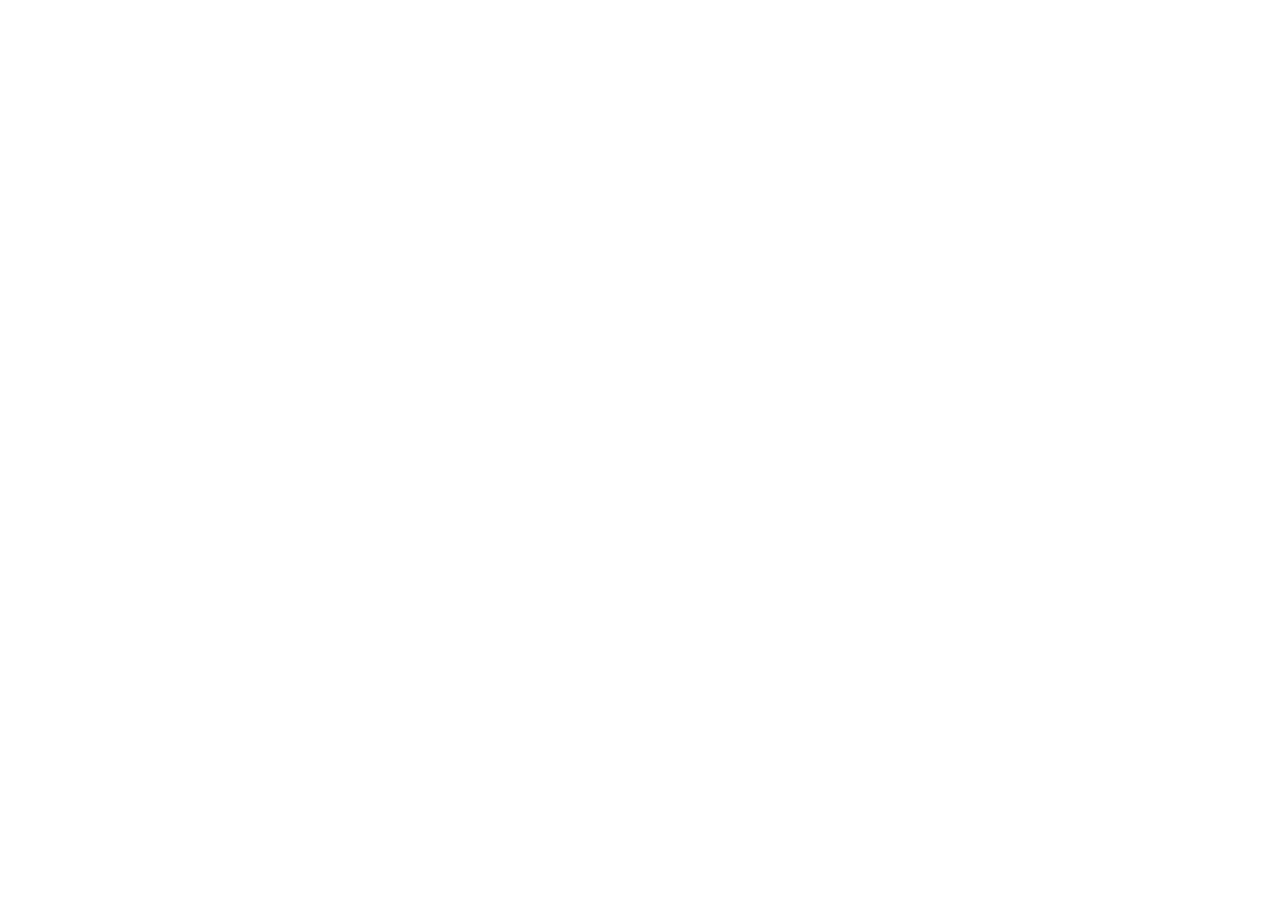
==== details.html @ 9969977b "Navbar added" ====
<!DOCTYPE html>
<html lang="en">
<head>
    <meta charset="UTF-8">
    <meta name="viewport" content="width=device-width, initial-scale=1.0">
    <link rel="preconnect" href="https://fonts.googleapis.com" />
    <link rel="preconnect" href="https://fonts.gstatic.com" crossorigin />
    <link
      href="https://fonts.googleapis.com/css2?family=Open+Sans:ital,wght@0,300..800;1,300..800&display=swap"
      rel="stylesheet"
    />
    <link
      rel="stylesheet"
      href="https://cdnjs.cloudflare.com/ajax/libs/font-awesome/6.5.2/css/all.min.css"
      integrity="sha512-SnH5WK+bZxgPHs44uWIX+LLJAJ9/2PkPKZ5QiAj6Ta86w+fsb2TkcmfRyVX3pBnMFcV7oQPJkl9QevSCWr3W6A=="
      crossorigin="anonymous"
      referrerpolicy="no-referrer"
    />
    <link rel="stylesheet" href="./css/styles.css" />
    <link rel="icon" href="./images/favicon.png" />
    <title>Details - Leno App</title>
</head>
<body>
    
</body>
</html>
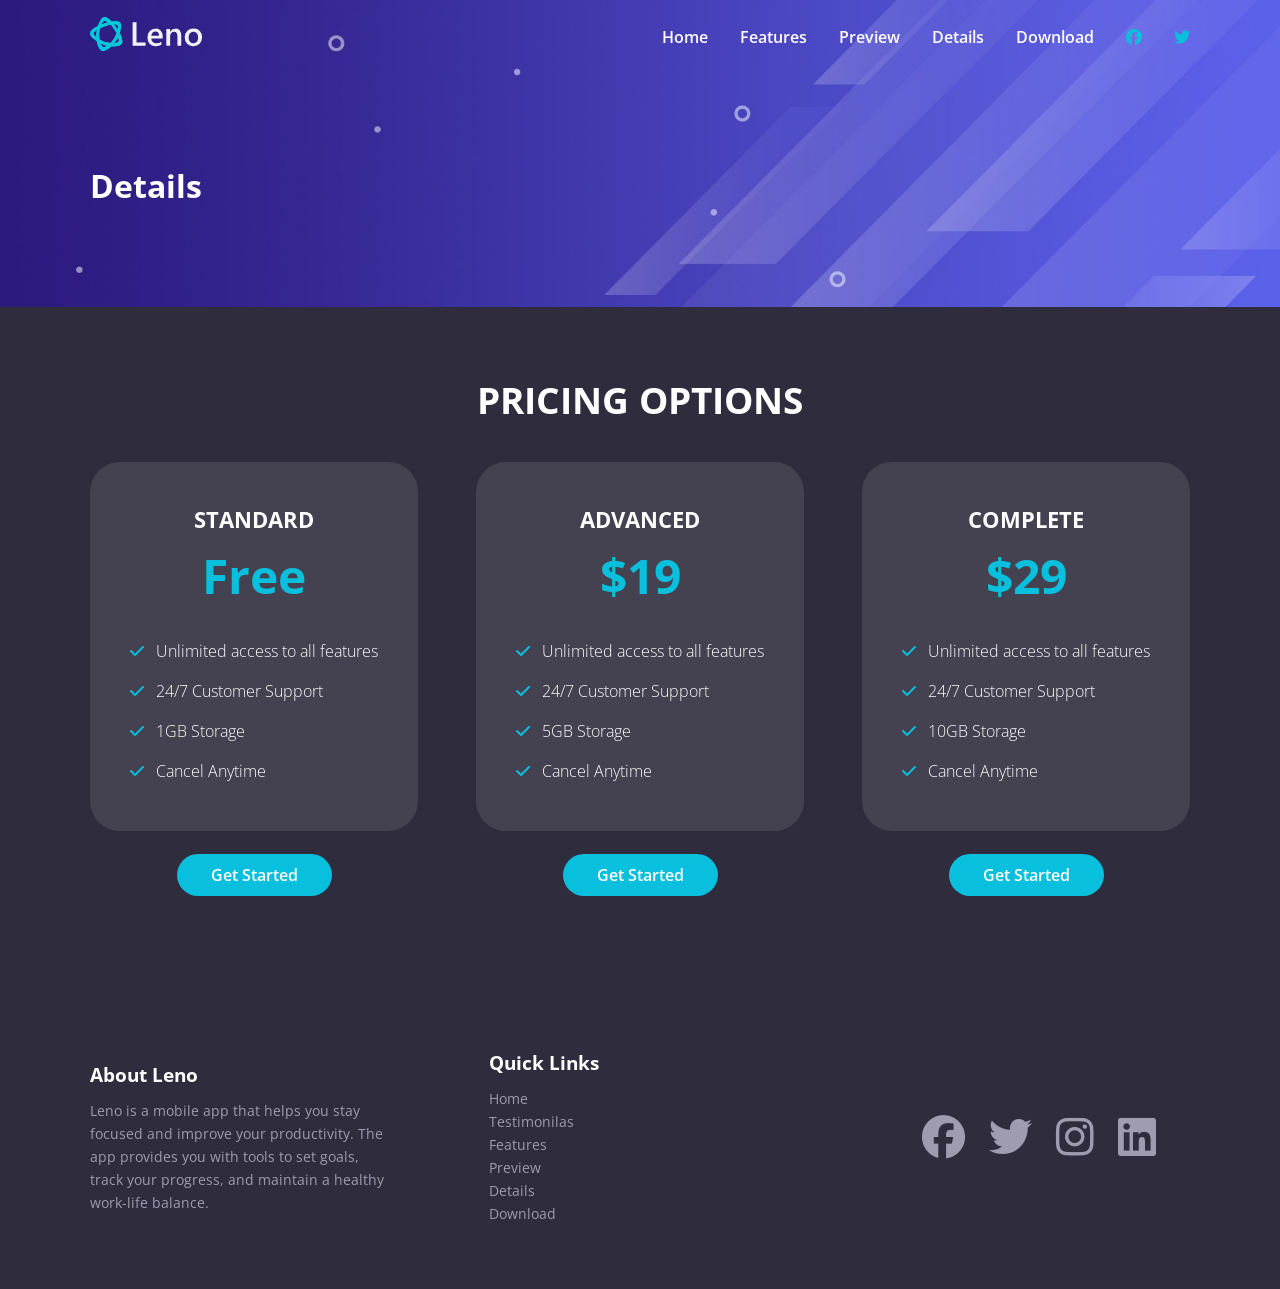
==== commit 2eaaa661: "Pricing" ====
--- a/details.html
+++ b/details.html
@@ -16,11 +16,247 @@
       crossorigin="anonymous"
       referrerpolicy="no-referrer"
     />
-    <link rel="stylesheet" href="./css/styles.css" />
+    <link rel="stylesheet" href="./css/style.css" />
     <link rel="icon" href="./images/favicon.png" />
     <title>Details - Leno App</title>
 </head>
 <body>
-    
+      <!-- Navbar -->
+    <navbar class="navbar">
+      <div class="navbar__container container">
+        <div class="navbar__logo">
+          <img src="./images/logo.svg" alt="Leno" />
+        </div>
+        <div class="navbar__menu">
+          <ul class="navbar__menu-list">
+            <li class="navbar__menu-item">
+              <a href="index.html" class="navbar__menu-link">Home</a>
+            </li>
+            <li class="navbar__menu-item">
+              <a href="index.html#features" class="navbar__menu-link"
+                >Features</a
+              >
+            </li>
+            <li class="navbar__menu-item">
+              <a href="index.html#preview" class="navbar__menu-link">Preview</a>
+            </li>
+            <li class="navbar__menu-item">
+              <a href="index.html#details" class="navbar__menu-link">Details</a>
+            </li>
+            <li class="navbar__menu-item">
+              <a href="index.html#download" class="navbar__menu-link"
+                >Download</a
+              >
+            </li>
+            <li class="navbar__menu-item">
+              <a href="#" class="navbar__menu-link--primary">
+                <i class="fa-brands fa-facebook"></i>
+              </a>
+            </li>
+            <li class="navbar__menu-item">
+              <a href="#" class="navbar__menu-link--primary">
+                <i class="fa-brands fa-twitter"> </i>
+              </a>
+            </li>
+          </ul>
+        </div>
+        <div class="navbar__mobile-menu">
+          <div class="navbar__mobile-menu-toggle">
+            <i class="fas fa-bars fa-2x"> </i>
+          </div>
+          <div class="navbar__mobile-menu-items">
+            <ul class="navbar__mobile-menu-list">
+              <li class="navbar__mobile-menu-item">
+                <a href="index.html" class="navbar__mobile-menu-link">Home</a>
+              </li>
+              <li class="navbar__mobile-menu-item">
+                <a href="index.html#features" class="navbar__mobile-menu-link"
+                  >Features</a
+                >
+              </li>
+              <li class="navbar__mobile-menu-item">
+                <a href="index.html#preview" class="navbar__mobile-menu-link"
+                  >Preview</a
+                >
+              </li>
+              <li class="navbar__mobile-menu-item">
+                <a href="index.html#details" class="navbar__mobile-menu-link"
+                  >Details</a
+                >
+              </li>
+              <li class="navbar__mobile-menu-item">
+                <a href="index.html#download" class="navbar__mobile-menu-link"
+                  >Download</a
+                >
+              </li>
+              <li class="navbar__mobile-menu-item">
+                <a href="#" class="navbar__mobile-menu-link--primary"
+                  ><i class="fa-brands fa-facebook"></i
+                ></a>
+              </li>
+              <li class="navbar__mobile-menu-item">
+                <a href="#" class="navbar__mobile-menu-link--primary"
+                  ><i class="fa-brands fa-twitter"></i
+                ></a>
+              </li>
+            </ul>
+          </div>
+        </div>
+      </div>
+    </navbar>
+
+    <!-- Inner Header -->
+     <header class="inner-header">
+      <div class="inner-header__container container">
+        <h1 class="inner-header__title">Details</h1>
+      </div>
+     </header>
+
+     <!-- Pricing -->
+     <section class="pricing">
+      <div class="pricing__container container">
+        <h2 class="pricing__title">Pricing Options</h2>
+        <div class="pricing__cards">
+          <!-- Card 1 -->
+           <div class="pricing__card">
+            <div class="pricing__card-box">
+              <h4 class="pricing__card-title">Standard</h4>
+              <h3 class="pricing__card-price">Free</h3>
+              <div class="pricing__card-body">
+                <ul class="pricing__card-list">
+                  <li class="pricing__card-item">
+                    <i class="fas fa-check"></i>
+                    Unlimited access to all features
+                  </li>
+                  <li class="pricing__card-item">
+                    <i class="fas fa-check"></i>
+                    24/7 Customer Support
+                  </li>
+                  <li class="pricing__card-item">
+                    <i class="fas fa-check"></i>
+                    1GB Storage
+                  </li>
+                  <li class="pricing__card-item">
+                    <i class="fas fa-check"></i>
+                    Cancel Anytime
+                  </li>
+                </ul>
+              </div>
+            </div>
+            <a href="#" class="pricing__card-button btn">Get Started</a>
+          </div>
+
+          <!-- Card 2 -->
+           <div class="pricing__card">
+            <div class="pricing__card-box">
+              <h4 class="pricing__card-title">Advanced</h4>
+              <h3 class="pricing__card-price">$19</h3>
+              <div class="pricing__card-body">
+                <ul class="pricing__card-list">
+                  <li class="pricing__card-item">
+                    <i class="fas fa-check"></i>
+                    Unlimited access to all features
+                  </li>
+                  <li class="pricing__card-item">
+                    <i class="fas fa-check"></i>
+                    24/7 Customer Support
+                  </li>
+                  <li class="pricing__card-item">
+                    <i class="fas fa-check"></i>
+                    5GB Storage
+                  </li>
+                  <li class="pricing__card-item">
+                    <i class="fas fa-check"></i>
+                    Cancel Anytime
+                  </li>
+                </ul>
+              </div>
+            </div>
+            <a href="#" class="pricing__card-button btn">Get Started</a>
+          </div>
+          <!-- Card 3 -->
+                 <div class="pricing__card">
+            <div class="pricing__card-box">
+              <h4 class="pricing__card-title">complete</h4>
+              <h3 class="pricing__card-price">$29</h3>
+              <div class="pricing__card-body">
+                <ul class="pricing__card-list">
+                  <li class="pricing__card-item">
+                    <i class="fas fa-check"></i>
+                    Unlimited access to all features
+                  </li>
+                  <li class="pricing__card-item">
+                    <i class="fas fa-check"></i>
+                    24/7 Customer Support
+                  </li>
+                  <li class="pricing__card-item">
+                    <i class="fas fa-check"></i>
+                    10GB Storage
+                  </li>
+                  <li class="pricing__card-item">
+                    <i class="fas fa-check"></i>
+                    Cancel Anytime
+                  </li>
+                </ul>
+              </div>
+            </div>
+            <a href="#" class="pricing__card-button btn">Get Started</a>
+          </div>
+        </div>
+      </div>
+     </section>
+
+     <!-- Footer -->
+     <footer class="footer">
+      <div class="footer__container container">
+        <div class="footer__about">
+          <h4 class="footer__title">About Leno</h4>
+          <p class="footer__description">
+            
+            Leno is a mobile app that helps you stay focused and improve your
+            productivity. The app provides you with tools to set goals, track
+            your progress, and maintain a healthy work-life balance.
+          
+          </p>
+        </div>
+        <div class="footer__links">
+          <h4 class="footer__title">Quick Links</h4>
+          <ul class="footer__links-list">
+            <li class="footer__links-item">
+              <a href="index.html" class="footer__links-link"> Home </a>
+            </li>
+            <li class="footer__links-item">
+              <a href="index.html#testimonilas" class="footer__links-link"> Testimonilas </a>
+            </li>
+            <li class="footer__links-item">
+              <a href="index.html#features" class="footer__links-link"> Features </a>
+            </li>
+            <li class="footer__links-item">
+              <a href="index.html#preview" class="footer__links-link"> Preview </a>
+            </li>
+            <li class="footer__links-item">
+              <a href="index.html#details" class="footer__links-link"> Details </a>
+            </li>
+            <li class="footer__links-item">
+              <a href="index.html#download" class="footer__links-link"> Download </a>
+            </li>
+          </ul>
+        </div>
+        <div class="footer__social">
+          <a href="#" class="footer__social-link">
+            <i class="fa-brands fa-facebook fa-3x"></i>
+          </a>
+          <a href="#" class="footer__social-link">
+            <i class="fa-brands fa-twitter fa-3x"></i>
+          </a>
+          <a href="#" class="footer__social-link">
+            <i class="fa-brands fa-instagram fa-3x"></i>
+          </a>
+          <a href="#" class="footer__social-link">
+            <i class="fa-brands fa-linkedin fa-3x"></i>
+          </a>
+        </div>
+      </div>
+     </footer>
 </body>
 </html>
--- a/css/style.css
+++ b/css/style.css
@@ -0,0 +1,623 @@
+*,*:before,*:after{
+    margin: 0;
+    padding: 0;
+    box-sizing: border-box;
+}
+:root{
+    --primary-key: #08c0dd;
+    --secoundary-color:#262431;
+    --tertiary-color:#2f2c3d;
+}
+html,body{
+    font-family: 'Open Sans', sans-serif;
+    background-color: var(--secoundary-color);
+    color: white;
+    line-height: 1.6;
+    scroll-behavior: smooth;
+}
+img{
+    max-width: 100%;
+}
+a {
+    text-decoration: none;
+    color: white;
+}
+ul{
+    list-style: none;
+}
+/* Utility classes */
+.container{
+    max-width: 1100px;
+    margin: 0 auto;
+}
+.btn{
+    padding: 0.5rem 2rem;
+    background-color: var(--primary-key);
+    border: 2px solid transparent;
+    color: white;
+    font-weight: 600;
+    border-radius: 50px;
+    transition: background-color 0.3s ease;
+}
+.btn:hover{
+    background-color: var(--secoundary-color);
+    border-color: var(--primary-key);
+}
+.navbar{
+    padding: 1rem 2rem;
+    position: fixed;
+    left: 0;
+    top: 0;
+    right: 0;
+    z-index: 1000;
+    background-color: transparent;
+    transition: background-color 0.3s ease-in-out;
+}
+.navbar.navbar--scroll{
+    background-color: rgba(38, 36, 49, 0.8);
+    backdrop-filter: blur(10px);
+}
+.navbar__container {
+    display: flex;
+    justify-content: space-between;
+    align-items: center;
+}
+
+.navbar__logo img{
+    width: 112px;
+    height: 36px;
+}
+
+.navbar__menu-list{
+    display: flex;
+    align-items: center;
+    gap: 2rem;
+    font-weight: 600;
+}
+.navbar__menu-link:hover,
+.navbar__mobile-menu-link:hover{
+    color: var(--primary-key);
+
+}
+.navbar__menu-link--primary, .navbar__mobile-menu-link--primary{
+    color: var(--primary-key);
+}
+.navbar__menu-link--primary:hover,
+.navbar__mobile-menu-link--primary:hover{
+    color: white;
+}
+.navbar__mobile-menu{
+    display: none;
+    cursor: pointer;
+}
+.navbar__mobile-menu-items{
+    position: absolute;
+    top:100%;
+    left: 0;
+    width: 100%;
+    background-color: var(--secoundary-color);
+    opacity: 0.95;
+    padding: 3rem 2rem;
+    text-align: center;
+    box-shadow: 0 2px 5px rgba(255, 255, 255, 0.1);
+    border-top: 1px solid rgba(255, 255, 255, 0.1);
+    transition: transform 0.3s ease-in-out;
+
+}
+.navbar__mobile-menu-list{
+    display: flex;
+    flex-direction: column;
+    gap: 2rem;
+    font-size: 1.2rem;
+}
+.navbar__mobile-menu-items{
+    transform: translateX(100%);
+}
+.navbar__mobile-menu-items.active{
+    transform: translateX(0);
+}
+
+/* Hero */
+
+.hero{
+    background: #000 url(../images/header-background.jpg) center center / cover no-repeat;
+    padding:11.5rem 2rem 8rem;
+}
+.hero__container{
+    display: flex;
+    justify-content: space-between;
+    align-items: center;
+    gap: 2rem;
+}
+.hero__content{
+    max-width: 500px;
+}
+.hero__title{
+    font-size: 3.5rem;
+    text-transform: uppercase;
+    font-weight: 700;
+    line-height: 1.2;
+}
+.hero__title--primary{
+    color: var(--primary-key);
+}
+.hero__description{
+    margin-top: 1.5rem;
+    font-size: 1.2rem;
+    line-height: 1.6;
+}
+.hero__buttons{
+    display: flex;
+    align-items: center;
+    justify-content: center;
+    gap: 1.5rem;
+    margin-top: 2rem;
+}
+.hero__button{
+    padding:1rem 2rem;
+}
+.hero__button i{
+    margin-right: 0.5rem;
+}
+.hero__image img{
+    max-width: 500px;
+}
+
+/* Testimonials */
+.testimonials{
+    padding: 4rem 2rem;
+    text-align: center;
+}
+.testimonials__container{
+    display: grid;
+    grid-template-columns: repeat(3,1fr);
+    gap: 2rem;
+    align-items: center;
+    justify-content: center;
+}
+.testimonials__card{
+    padding: 0 3rem;
+}
+.testimonials__image img{
+    width: 96px;
+    height: 96px;
+    border-radius: 50%;
+    margin-right: auto;
+    margin-left: auto;
+    margin-bottom: 1.5rem;
+}
+.testimonials__card-text{
+    font-style: italic;
+    margin-bottom: 1.5rem;
+}
+/* Features  */
+.features{
+    background-color: var(--tertiary-color);
+    padding: 6rem 2rem;
+}
+.features__container{
+    text-align: center;
+}
+.features__title{
+    font-size: 2.3rem;
+    margin-bottom: 2rem;
+    text-transform: uppercase;
+}
+.features__description{
+    max-width: 600px;
+    margin: 1rem auto 4rem;
+}
+.features__grid{
+    display: grid;
+    grid-template-columns: repeat(3,1fr);
+    gap: 2rem;
+}
+.features__grid-column{
+    display: flex;
+    flex-direction: column;
+    align-items: center;
+    justify-content: center;
+    gap: 6rem;
+}
+.features__grid-item{
+    display: flex;
+    align-items: start;
+    justify-content: start;
+    text-align: right;
+    gap: 1.5rem;
+}
+.features__grid-item-text-title{
+    font-size: 1.3rem;
+    font-weight: 600;
+    margin-bottom: 1rem;
+}
+.features__grid-item-icon{
+    margin-top: 2rem;
+}
+.features__grid-item i{
+    color: var(--primary-key);
+}
+.features__grid-column-right .features__grid-item{
+    flex-direction: row-reverse;
+    text-align: left;
+}
+/* Preview */
+.preview{
+    background: url(../images/video-background.jpg) center center /cover no-repeat;
+     
+}
+.preview__container{
+    padding: 6rem 2rem;
+    text-align: center;
+}
+.preview__title{
+    font-size: 2.3rem;
+    margin-bottom: 2rem;
+    text-transform: uppercase;
+}
+.preview__description{
+    max-width: 600px;
+    margin: 1rem auto 4rem;
+}
+.preview__video-wrapper{
+    position:relative;
+}
+.preview__video-wrapper img{
+    width: 100%;
+    max-width: 900px;
+    border-radius: 10px;
+}
+/* Play button Container */
+.preview__video-play-button{
+    position: absolute;
+    top: 48%;
+    left: 50%;
+    transform: translateX(-50%) translateY(-50%);
+    z-index: 10;
+    display: block;
+    box-sizing: content-box;
+    width: 2rem;
+    height: 2.75rem;
+    border-radius: 50%;
+    cursor: pointer;
+    padding: 1.25rem 1.25rem 1.25rem 1.75rem;
+    /* background-color: red; */
+}
+/* Play Button Circle */
+.preview__video-play-button::after{
+    content: '';
+    position: absolute;
+    top: 50%;
+    left: 50%;
+    transform: translateX(-50%) translateY(-50%);
+    z-index: 1;
+    background-color: var(--primary-key);
+    height: 4.375rem;
+    width: 4.375rem;
+    border-radius: 50%;
+    display: block;
+    transition: all 200ms;
+
+}
+/* Play Button Triangle */
+.preview__video-play-button span{
+    position: relative;
+    display: block;
+    z-index: 3;
+    top: 0.375rem;
+    left: 0.25rem;
+    width: 0;
+    height: 0;
+    border-left: 1.625rem solid white;
+    border-top: 1rem solid transparent;
+    border-bottom: 1rem solid transparent;
+}
+/* Details */
+.details{
+    padding: 9rem 2rem;
+}
+.details__grid{
+    display: grid;
+    grid-template-columns: repeat(2,1fr);
+    gap: 5rem;
+    align-items: center;
+    justify-content: center;
+}
+.details__grid-content{
+    max-width: 500px;
+    width: 100%;
+   
+}
+.details__grid-heading{
+    font-size: 2rem;
+    margin-bottom: 2rem;
+    line-height: 1.2;
+}
+.details__grid-description{
+    line-height: 1.6;
+    margin-bottom: 2rem;
+}
+.details__icons{
+    display: flex;
+    flex-wrap: wrap;
+    margin-top: 8rem;
+    gap: 2rem;
+    justify-content: space-around;
+    text-align: center;
+}
+.details__icons i{
+    color: var(--primary-key);
+    margin-bottom: 1rem;
+}
+.details__icons-amount{
+    font-size: 3.5rem;
+    font-weight: 600;
+}
+.details__icons-title{
+    font-weight: 400;
+    font-size: 1.3rem;
+    
+}
+/* Screenshots */
+.screenshots{
+    background-color: var(--tertiary-color);
+    padding: 6rem 2rem;
+    text-align: center;
+}
+.screenshots__container{
+    max-width: 1200px;
+}
+.screenshots__title{
+    text-transform: uppercase;
+    width: 300px;
+    border-bottom: 2px solid var(--primary-key);
+    font-size: 2.3rem;
+    margin: 0 auto 2.5rem;
+}
+.screenshots__images{
+    display: flex;
+    justify-content: space-between;
+    gap: 1rem;
+    flex-wrap: wrap;
+}
+.screenshots__images img{
+    width: 100%;
+    max-width: 200px;
+    margin: 0 auto;
+}
+/* Download - Section */
+.download{
+    background:#000 url(../images/download-background.jpg) center center / cover no-repeat;
+    padding: 11.5rem 2rem 8rem;
+}
+.download__container{
+    display: flex;
+    justify-content: space-between;
+    align-items: center;
+    gap: 2rem;
+}
+.download__content{
+    max-width: 500px;
+}
+.download__description{
+    font-size: 1.5rem;
+    margin-top: 1.5rem;
+    line-height: 1.6;
+    text-align: center;
+}
+.download__buttons{
+    display: flex;
+    align-items: center;
+    justify-content: center;
+    gap: 1.5rem;
+    margin-top: 2rem;
+}
+.download__button{
+    padding: 1rem 2rem;
+}
+/* Footer */
+.footer{
+    background-color: var(--tertiary-color);
+    color: #9f9caf;
+    padding: 4rem 2rem;
+    font-size: 0.9rem;
+}
+.footer__container{
+    display: grid;
+    grid-template-columns: repeat(3,1fr);
+    justify-content: space-between;
+    align-items: center;
+    gap: 6rem;
+}
+.footer__title{
+    font-size: 1.2rem;
+    color: white;
+    margin-bottom: 0.5rem;
+}
+.footer__links-link,
+.footer__social-link{
+    color: #9f9caf;
+}
+.footer__social{
+    display: flex;
+    gap: 1.5rem;
+    justify-content: center;
+    
+}
+/* Details section header */
+.inner-header{
+background: #000 url(../images/header-background.jpg) center center / cover no-repeat;
+padding: 10rem 2rem 6rem;
+}
+
+/* Pricing */
+.pricing{
+    background-color: var(--tertiary-color);
+    padding: 4rem 2rem 6rem;
+}
+.pricing__title{
+    font-size: 2.3rem;
+    margin-bottom: 2rem;
+    text-transform: uppercase;
+    text-align: center;
+}
+.pricing__cards{
+    display: flex;
+    justify-content: space-between;
+    align-items: center;
+    text-align: center;
+    gap: 2rem;
+}
+.pricing__card-box{
+background-color: rgba(255, 255, 255, 0.1);
+padding: 2.5rem;
+border-radius: 30px;
+margin-bottom: 2rem;
+}
+.pricing__card-title{
+    font-size: 1.4rem;
+    text-transform: uppercase;
+}
+.pricing__card-price{
+    color: var(--primary-key);
+    font-size: 3rem;
+    font-weight: 700;
+    margin-bottom: 1rem;
+}
+.pricing__card-list{
+    text-align: left;
+    line-height: 2.5rem;
+    font-weight: 300;
+}
+.pricing__card-list i{
+    color: var(--primary-key);
+    margin-right: 0.5rem;
+}
+/* Media Queries */
+
+@media (max-width:992px){
+    .hero{
+        padding: 10rem;
+        text-align: center;
+    }
+    .hero__container{
+        flex-direction: column;
+    }
+    .hero__title{
+        font-size: 2.3rem;
+    }
+    .hero__buttons{
+        flex-direction: column;
+        gap: 1rem;
+    }
+    .hero__button{
+        width: 100%;
+    }
+    .hero__image img{
+    max-width: 350px;
+    }
+    .testimonials__container{
+        grid-template-columns: repeat(2,1fr);
+    }
+    .testimonials__card{
+        padding: 0 1.5rem;
+    }
+    .testimonials__card:nth-child(3){
+        display: none;
+    }
+    .features__grid{
+        grid-template-columns: 1fr;
+    }
+    .features__grid-column-center{
+        order: 1;
+        margin-bottom: 3rem;
+    }
+    
+    
+    .features__grid-column-left,
+    .features__grid-column-right{
+        
+        order:2;
+        margin-bottom: 2rem;
+    }
+    
+    
+    .features__grid-column-right .features__grid-item,
+    .features__grid-column-left .features__grid-item
+    {
+        text-align: center;
+        flex-direction: column-reverse;
+        max-width: 400px;
+    }
+
+    
+    .features__grid-item-icon{
+        margin: 0 auto;
+    }
+    
+    .features__grid-column-center img{
+        max-width: 300px;
+    }
+    .details__grid{
+        grid-template-columns: 1fr;
+        text-align: center;
+    }
+    .details__grid-image img{
+        width: 100%;
+        max-width: 400px;
+    }
+    .details__grid-content{
+        width: 100%;
+        max-width: 400px;
+        margin: 0 auto;
+    }
+    .details__icons{
+        flex-direction: column;
+        gap: 2rem;
+        margin-top: 4rem;
+    }
+    .download{
+        padding-top: 10rem;
+        text-align: center;
+    }
+    .download__container{
+        flex-direction: column-reverse;
+    }
+    .download__buttons{
+        flex-direction: column;
+    }
+    .download__button{
+        padding: 0.7rem;
+        width: 100%;
+    }
+    .footer{
+        font-size: 1rem;
+    }
+    .footer__container{
+        grid-template-columns: 1fr;
+        text-align: center;
+        gap: 3rem;
+        max-width: 600px;
+    }
+}
+@media (max-width:768px){
+    .navbar__menu{
+        display:none;
+    }
+    .navbar__mobile-menu{
+        display: block;
+    }
+    .testimonials__container{
+        grid-template-columns: 1fr;
+    }
+    .testimonials__card:nth-child(2),
+    .testimonials__card:nth-child(3){
+        display: none;
+    }
+    .pricing__cards{
+        flex-direction: column;
+    }
+    .pricing__card{
+        margin-bottom:4.5rem;
+    }
+}
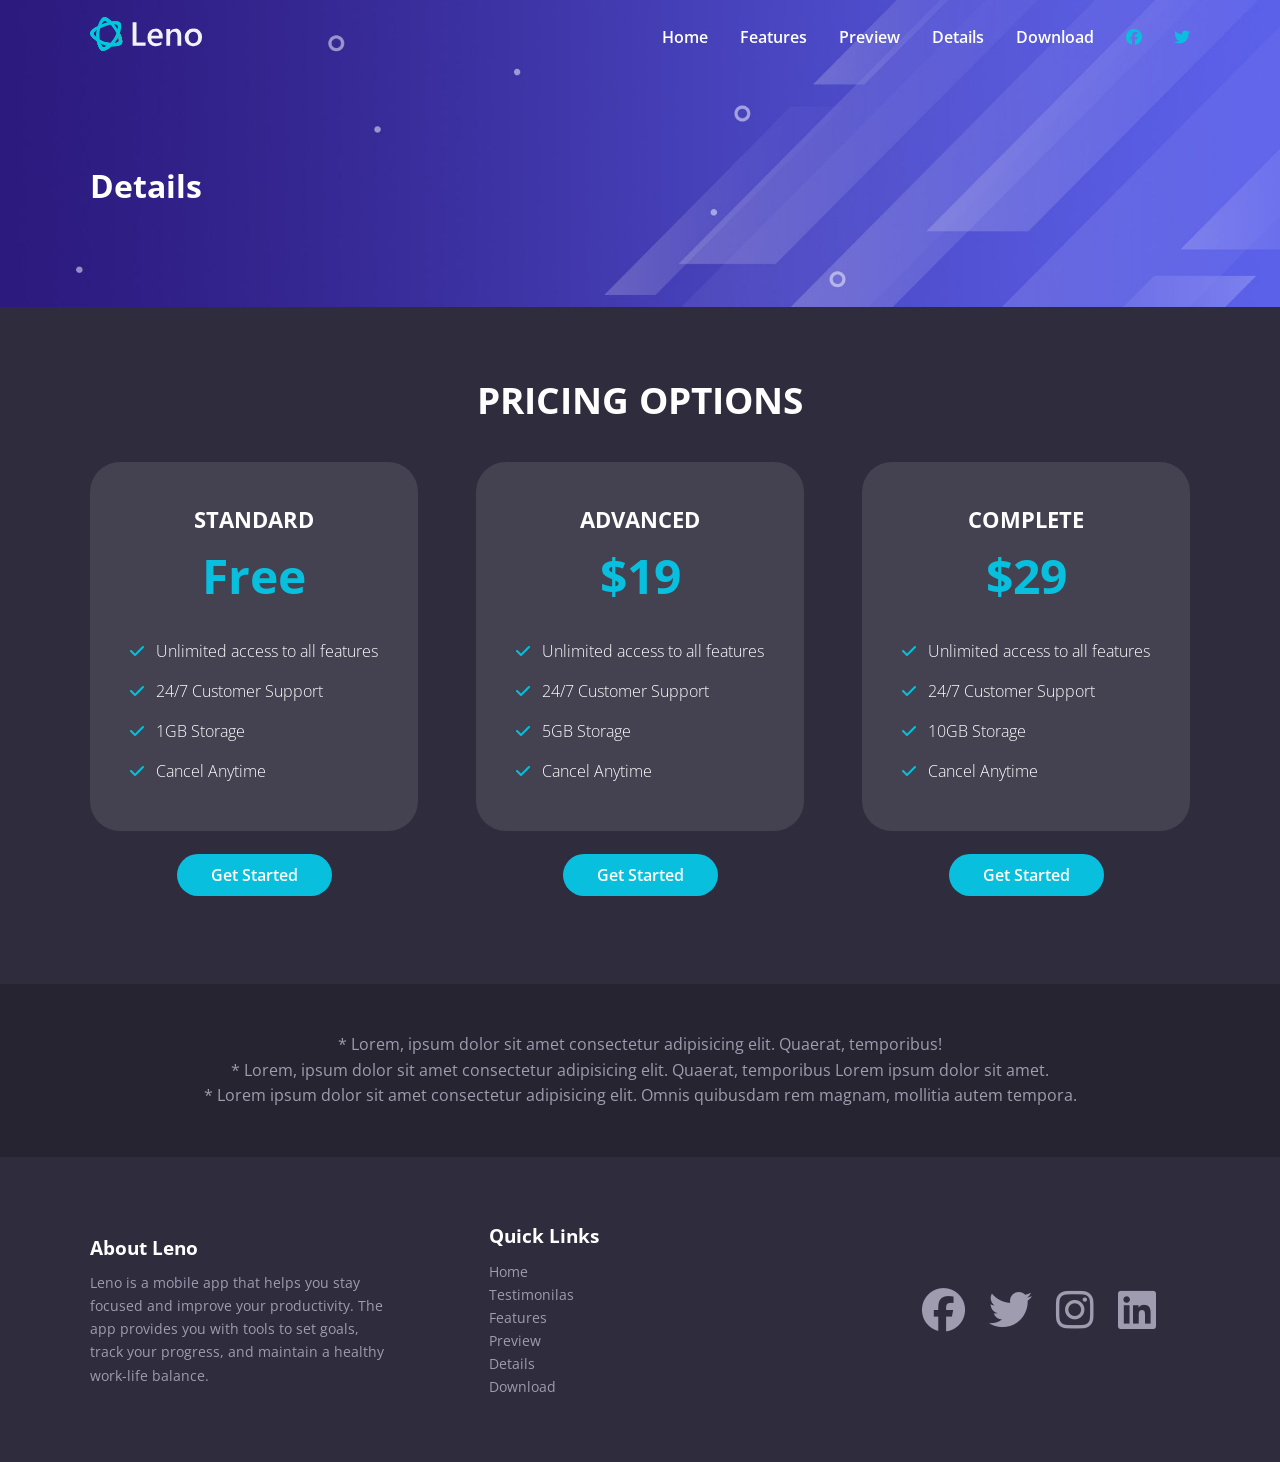
==== commit 98e77004: "Pricing-notes" ====
--- a/details.html
+++ b/details.html
@@ -206,6 +206,34 @@
       </div>
      </section>
 
+     <!-- Pricing Notes -->
+      <section class="pricing-notes">
+        <div class="pricing-notes__container container">
+          <p class="pricing-notes__text">
+            
+          * Lorem, ipsum dolor sit amet consectetur adipisicing elit. Quaerat,
+          temporibus!
+        
+          </p>
+          <p class="pricing-notes__text">
+            
+          
+          * Lorem, ipsum dolor sit amet consectetur adipisicing elit. Quaerat,
+          temporibus Lorem ipsum dolor sit amet.
+        
+        
+          </p>
+          <p class="pricing-notes__text">
+            
+         
+          * Lorem ipsum dolor sit amet consectetur adipisicing elit. Omnis
+          quibusdam rem magnam, mollitia autem tempora.
+        
+        
+          </p>
+        </div>
+      </section>
+
      <!-- Footer -->
      <footer class="footer">
       <div class="footer__container container">
@@ -258,5 +286,6 @@
         </div>
       </div>
      </footer>
+     <script src="./javascript/script.js"></script>
 </body>
 </html>
--- a/css/style.css
+++ b/css/style.css
@@ -493,6 +493,15 @@
     color: var(--primary-key);
     margin-right: 0.5rem;
 }
+/* Pricing-information */
+.pricing-notes{
+    padding: 3rem 2rem;
+    color: #9f9caf;
+    text-align: center;
+}
+
+
+
 /* Media Queries */
 
 @media (max-width:992px){
@@ -620,4 +629,5 @@
     .pricing__card{
         margin-bottom:4.5rem;
     }
+
 }
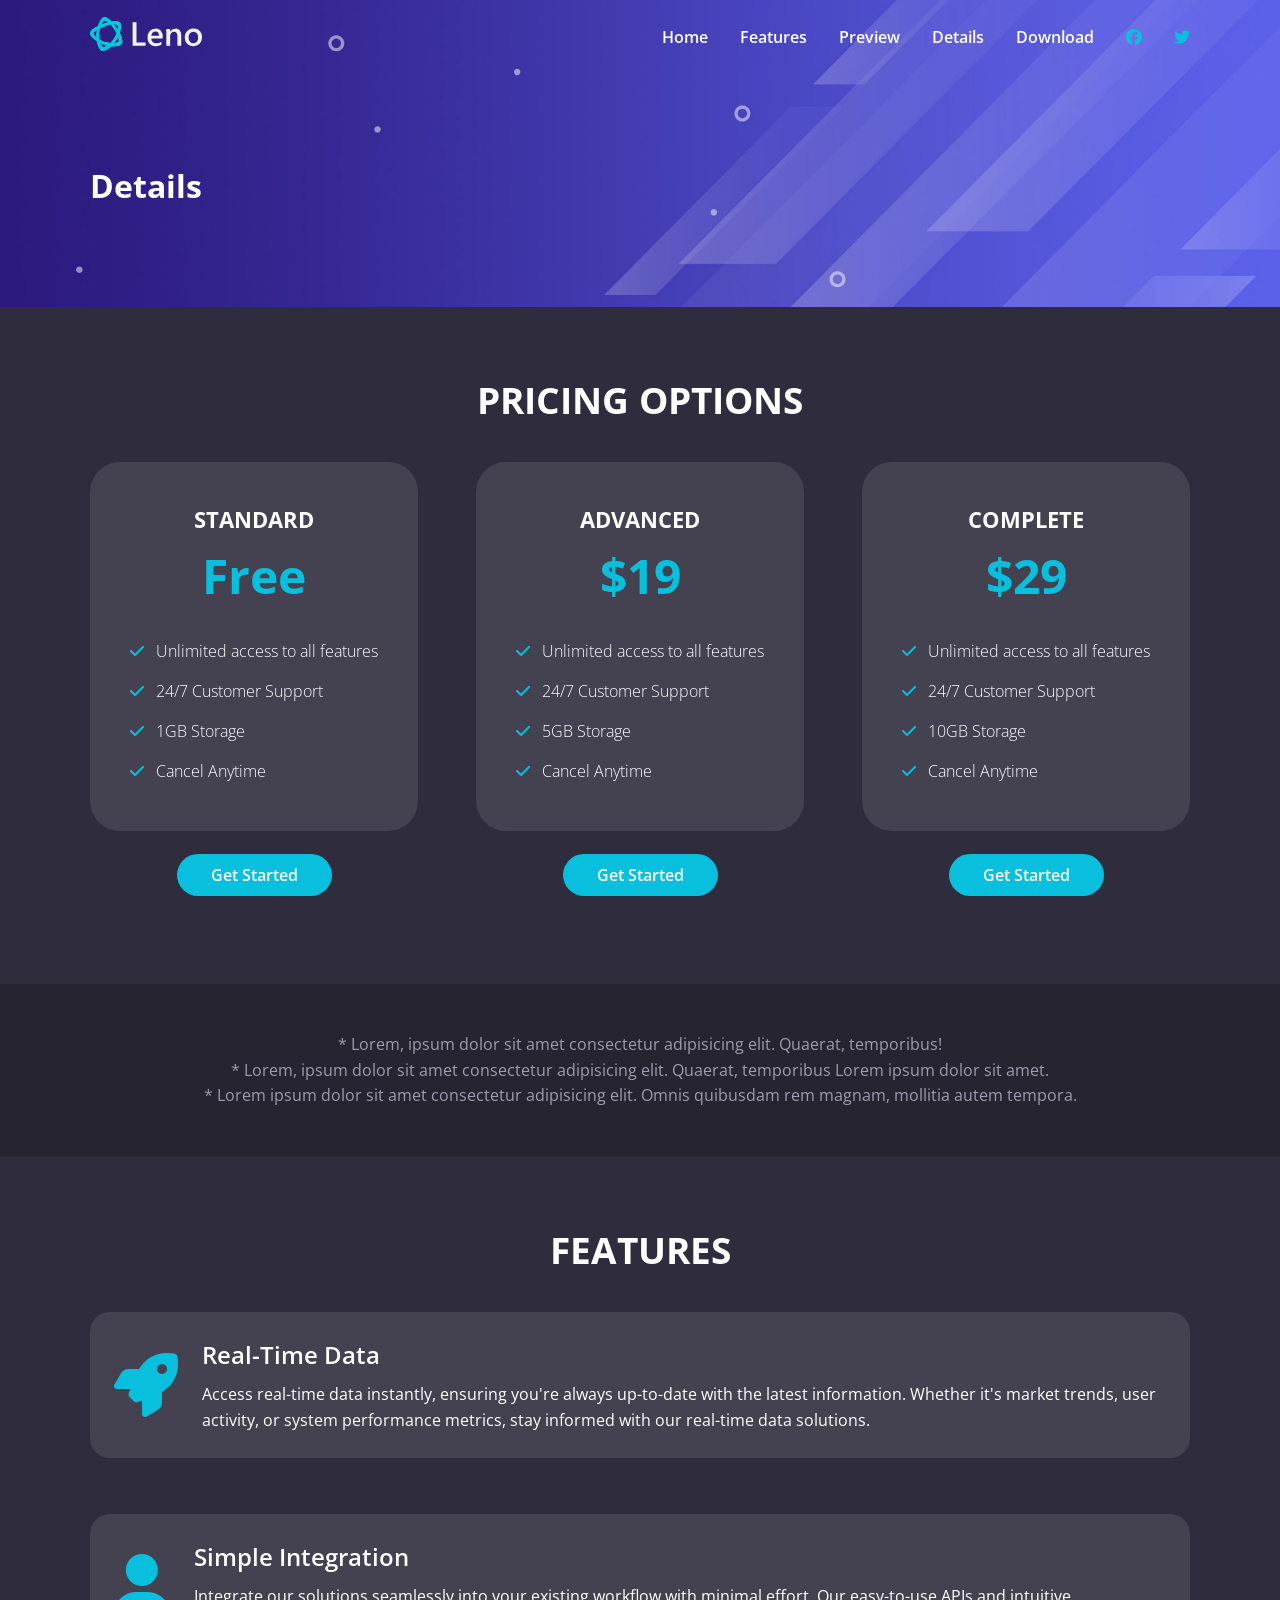
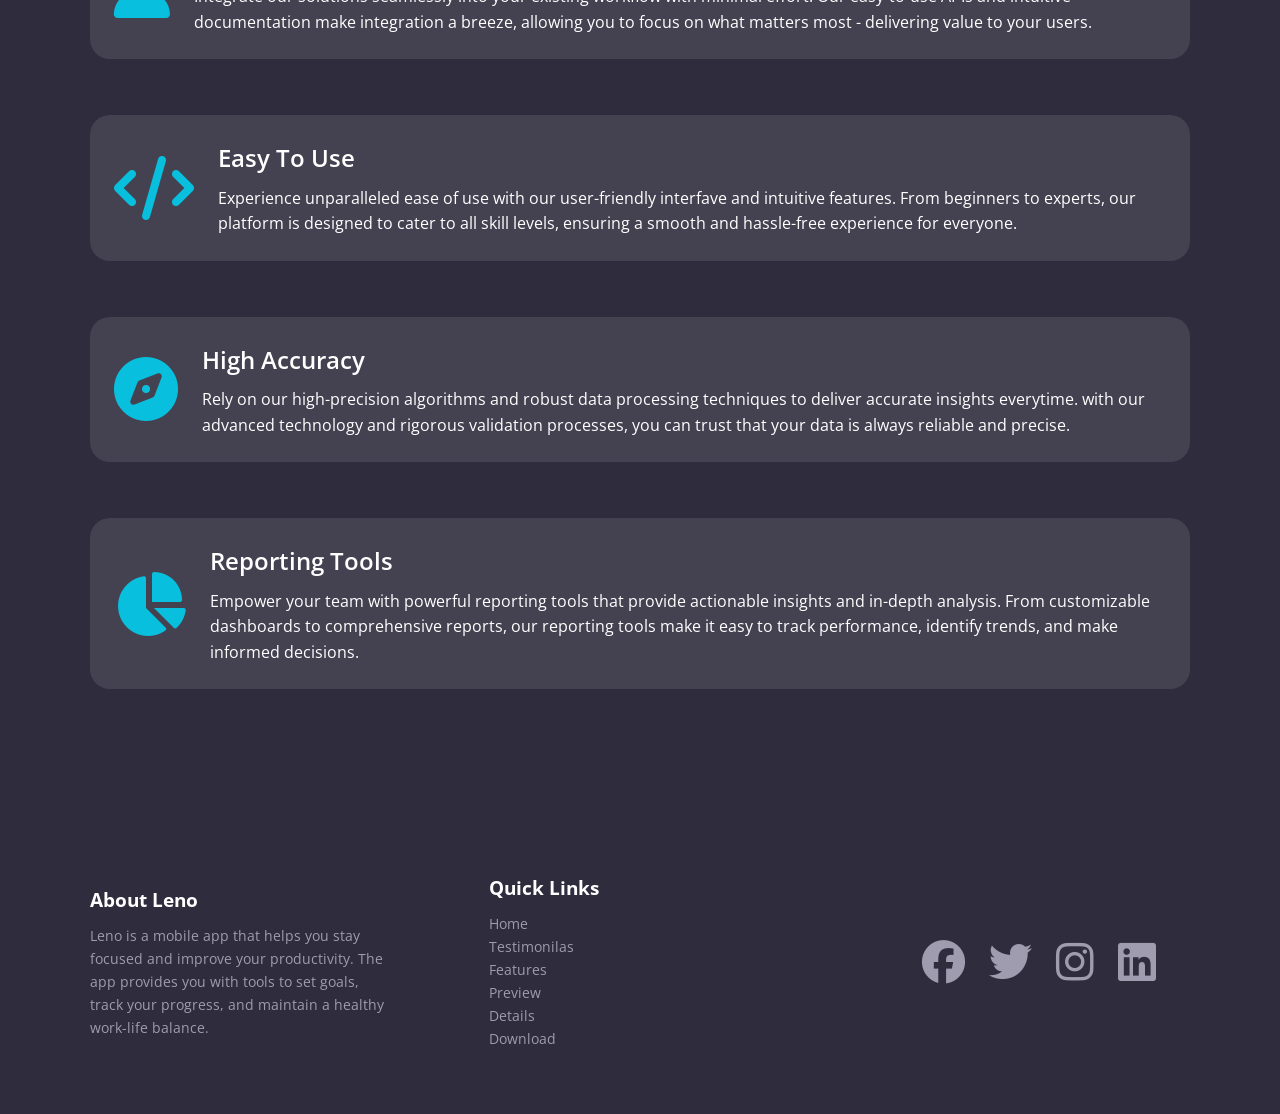
==== commit 78e199de: "Initial design completed" ====
--- a/details.html
+++ b/details.html
@@ -234,6 +234,82 @@
         </div>
       </section>
 
+      <div class="details-features">
+        <div class="details-features__container container">
+          <h2 class="details-features__title">Features</h2>
+          <div class="details-features__list">
+            <!-- Item 1 -->
+             <div class="details-features__list-item"><i class="fas fa-rocket fa-4x">
+             </i>
+            <div class="details-features__list-text">
+              <h3 class="details-features__list-title">Real-Time Data</h3>
+              <p class="details-features__list-description">
+                
+                Access real-time data instantly, ensuring you're always
+                up-to-date with the latest information. Whether it's market
+                trends, user activity, or system performance metrics, stay
+                informed with our real-time data solutions.
+              
+              </p>
+            </div>
+            </div>
+            <!-- Item 2 -->
+             <div class="details-features__list-item"><i class="fas fa-user  fa-4x">
+             </i>
+            <div class="details-features__list-text">
+              <h3 class="details-features__list-title">Simple Integration</h3>
+              <p class="details-features__list-description">
+                
+                
+                Integrate our solutions seamlessly into your existing workflow
+                with minimal effort. Our easy-to-use APIs and intuitive
+                documentation make integration a breeze, allowing you to focus
+                on what matters most - delivering value to your users.
+              
+              </p>
+            </div>
+            </div>
+            <!-- Item 3 -->
+             <div class="details-features__list-item"><i class="fas fa-code fa-4x">
+             </i>
+            <div class="details-features__list-text">
+              <h3 class="details-features__list-title">Easy To Use</h3>
+              <p class="details-features__list-description">
+                
+               Experience unparalleled ease of use with our user-friendly interfave and intuitive features. From beginners to experts, our platform is designed to cater to all skill levels, ensuring a smooth and hassle-free experience for everyone.
+              
+              </p>
+            </div>
+            </div>
+
+            <!-- Card 4 -->
+             <div class="details-features__list-item"><i class="fas fa-compass fa-4x">
+             </i>
+            <div class="details-features__list-text">
+              <h3 class="details-features__list-title">High Accuracy</h3>
+              <p class="details-features__list-description">
+                
+               Rely on our high-precision algorithms and robust data processing techniques to deliver accurate insights everytime. with our advanced technology and rigorous validation processes, you can trust that your data is always reliable and precise.
+              
+              </p>
+            </div>
+            </div>
+             <!-- Card 5 -->
+              <div class="details-features__list-item"><i class="fas fa-chart-pie fa-4x">
+             </i>
+            <div class="details-features__list-text">
+              <h3 class="details-features__list-title">Reporting Tools</h3>
+              <p class="details-features__list-description">
+                
+               Empower your team with powerful reporting tools that provide actionable insights and in-depth analysis. From customizable dashboards to comprehensive reports, our reporting tools make it easy to track performance, identify trends, and make informed decisions.
+              
+              </p>
+            </div>
+            </div>
+          </div>
+        </div>
+      </div>
+
      <!-- Footer -->
      <footer class="footer">
       <div class="footer__container container">
--- a/css/style.css
+++ b/css/style.css
@@ -299,6 +299,30 @@
     transition: all 200ms;
 
 }
+.preview__video-play-button::before{
+    content: '';
+    position: absolute;
+    top: 50%;
+    left: 50%;
+    transform: translateX(-50%) translateY(-50%);
+    z-index: 0;
+    display: block;
+    width: 4.75rem;
+    height: 4.75rem;
+    background-color: var(--primary-key);
+    border-radius: 50%;
+    animation: pulse-border 1500ms ease-out infinite;
+}
+@keyframes pulse-border{
+    0%{
+        transform: translateX(-50%) translateY(-50%) scale(1);
+        opacity: 1;
+    }
+    100%{
+        transform: translateX(-50%) translateY(-50%) scale(1.5);
+        opacity: 0;
+    }
+}
 /* Play Button Triangle */
 .preview__video-play-button span{
     position: relative;
@@ -499,9 +523,34 @@
     color: #9f9caf;
     text-align: center;
 }
-
-
-
+/* Details-Feature */
+.details-features{
+    background-color: var(--tertiary-color);
+    padding: 4rem 2rem;
+}
+.details-features__title{
+    text-transform: uppercase;
+    font-size: 2.3rem;
+    margin-bottom: 2rem;
+    text-align: center;
+}
+.details-features__list-item{
+    display: flex;
+    gap: 1.5rem;
+    align-items: center;
+    margin-bottom: 3.5rem;
+    background-color: rgba(255, 255, 255, 0.1);
+    padding: 1.5rem;
+    border-radius: 20px;
+}
+.details-features__list-item i{
+    color: var(--primary-key);
+}
+.details-features__list-title{
+    font-size: 1.5rem;
+    font-weight: 600;
+    margin-bottom: 0.5rem;
+}
 /* Media Queries */
 
 @media (max-width:992px){
@@ -629,5 +678,8 @@
     .pricing__card{
         margin-bottom:4.5rem;
     }
-
+    .details-features__list-item{
+        flex-direction: column;
+        text-align: center;
+    }
 }
